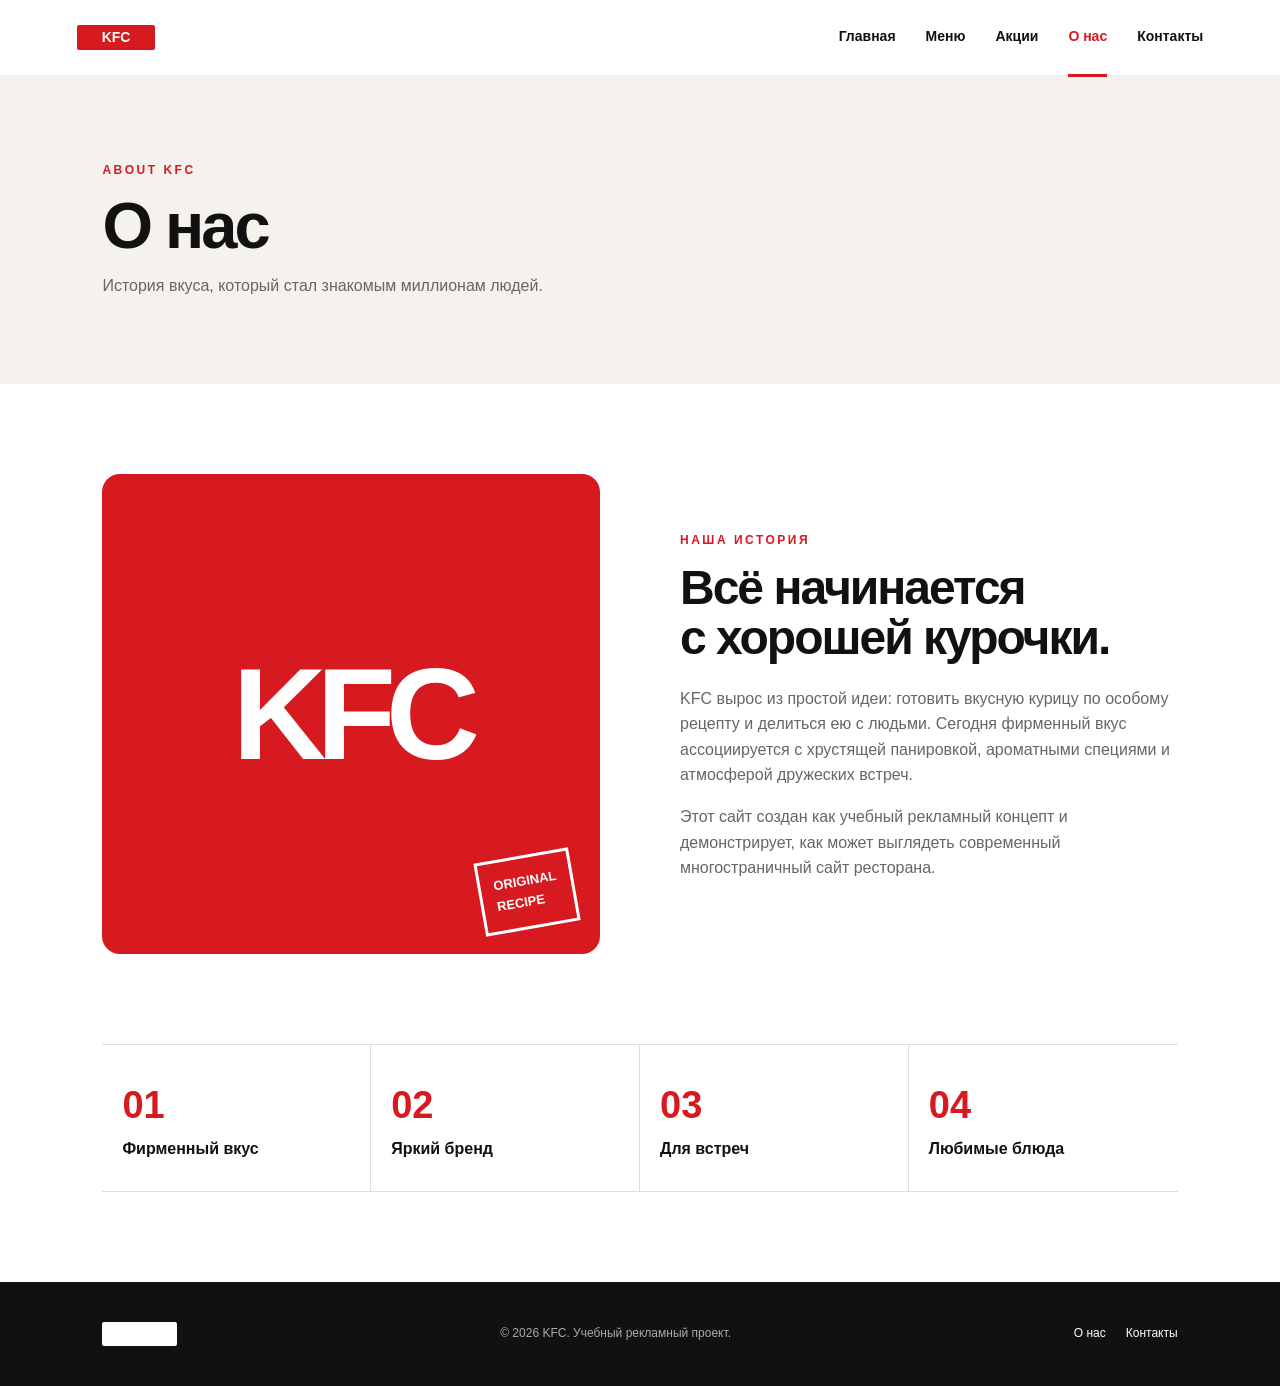
==== about.html @ 0bd49c3c "Add files via upload" ====
<!DOCTYPE html>
<html lang="ru">
<head><meta charset="UTF-8"><meta name="viewport" content="width=device-width, initial-scale=1.0"><title>KFC — О нас</title><link rel="stylesheet" href="style.css"></head>
<body>
<header class="header"><a class="logo" href="index.html"><img src="kfc-logo.svg" alt="KFC" class="kfc-logo"></a><nav><a href="index.html">Главная</a><a href="menu.html">Меню</a><a href="promotions.html">Акции</a><a class="active" href="about.html">О нас</a><a href="contacts.html">Контакты</a></nav><button class="burger">☰</button></header>
<main>
<section class="page-hero"><p class="eyebrow">ABOUT KFC</p><h1>О нас</h1><p>История вкуса, который стал знакомым миллионам людей.</p></section>
<section class="section about-layout"><div class="about-visual"><div class="big-kfc">KFC</div><div class="stamp">ORIGINAL<br>RECIPE</div></div><div><p class="eyebrow">НАША ИСТОРИЯ</p><h2>Всё начинается<br>с хорошей курочки.</h2><p>KFC вырос из простой идеи: готовить вкусную курицу по особому рецепту и делиться ею с людьми. Сегодня фирменный вкус ассоциируется с хрустящей панировкой, ароматными специями и атмосферой дружеских встреч.</p><p>Этот сайт создан как учебный рекламный концепт и демонстрирует, как может выглядеть современный многостраничный сайт ресторана.</p></div></section>
<section class="stats"><div><strong>01</strong><span>Фирменный вкус</span></div><div><strong>02</strong><span>Яркий бренд</span></div><div><strong>03</strong><span>Для встреч</span></div><div><strong>04</strong><span>Любимые блюда</span></div></section>
</main>
<footer><div class="footer-logo"><img src="kfc-logo.svg" alt="KFC" class="kfc-footer-logo"></div><p>© 2026 KFC. Учебный рекламный проект.</p><div><a href="about.html">О нас</a><a href="contacts.html">Контакты</a></div></footer>
<script src="script.js"></script>
</body>
</html>
---- style.css ----
@import url('https://fonts.googleapis.com/css2?family=Montserrat:wght@400;500;600;700;800;900&display=swap');
*{box-sizing:border-box;margin:0;padding:0}html{scroll-behavior:smooth}body{font-family:Arial,Helvetica,sans-serif;color:#111;background:#fff;line-height:1.6}a{text-decoration:none;color:inherit}.header{height:76px;display:flex;align-items:center;justify-content:space-between;padding:0 6%;border-bottom:1px solid #eee;background:#fff;position:sticky;top:0;z-index:20}.logo,.footer-logo{font-weight:900;font-size:31px;letter-spacing:-2px;color:#d71920}.logo span,.footer-logo span{font-size:11px;vertical-align:top;margin-left:2px}nav{display:flex;gap:30px;font-size:14px;font-weight:700}nav a{padding:27px 0;border-bottom:3px solid transparent}nav a:hover,nav .active{color:#d71920;border-color:#d71920}.burger{display:none;border:0;background:none;font-size:27px}.hero{min-height:610px;background:#f5f1ec;display:flex;align-items:center;padding:60px 8%;overflow:hidden}.hero-content{width:52%;z-index:2}.eyebrow{font-size:12px;font-weight:900;letter-spacing:2.5px;color:#d71920;margin-bottom:13px}.hero h1{font-size:clamp(45px,6vw,82px);line-height:.98;letter-spacing:-4px;font-weight:900}.hero h1 span{color:#d71920}.hero-content>p:not(.eyebrow){max-width:600px;margin:25px 0;font-size:17px;color:#555}.hero-buttons{display:flex;gap:12px}.btn{display:inline-block;border:0;padding:14px 24px;border-radius:5px;font:700 13px Montserrat;cursor:pointer;transition:.2s}.btn:hover{transform:translateY(-2px)}.btn-red{background:#d71920;color:#fff}.btn-light{background:#111;color:#fff}.btn-white{background:#fff;color:#111}.hero-art{position:relative;width:48%;height:480px}.food-stack{position:absolute;inset:50px 0 0 80px;font-size:150px;transform:rotate(-7deg);filter:drop-shadow(0 20px 18px #0002)}.fries{position:absolute;right:50px;top:80px;font-size:120px;transform:rotate(12deg)}.drink{position:absolute;left:180px;bottom:10px;font-size:120px;transform:rotate(8deg)}.burst{position:absolute;right:0;top:30px;background:#d71920;color:#fff;border-radius:50%;width:145px;height:145px;display:grid;place-content:center;text-align:center;font-size:19px;font-weight:900;line-height:1.05;transform:rotate(12deg);z-index:3}.burst small{font-size:12px}.section{padding:90px 8%;max-width:1400px;margin:auto}.section-head{display:flex;justify-content:space-between;align-items:end;margin-bottom:35px}.section h2{font-size:42px;line-height:1.1;letter-spacing:-2px}.text-link{font-weight:800;color:#d71920}.cards{display:grid;grid-template-columns:repeat(3,1fr);gap:22px}.food-card,.menu-card{background:#f6f6f6;border-radius:14px;overflow:hidden;transition:.25s}.food-card:hover,.menu-card:hover{transform:translateY(-5px);box-shadow:0 15px 35px #0001}.food-img{height:230px;display:grid;place-items:center;font-size:120px;background:#eee8e2;overflow:hidden}.food-img img{width:100%;height:100%;object-fit:cover;display:block}.food-info{padding:23px}.food-info h3,.menu-card h3{font-size:21px}.food-info p,.menu-card p{color:#666;font-size:14px;margin:7px 0 15px}.food-info b,.menu-card strong{color:#d71920}.promo-banner{margin:0 8% 90px;padding:55px 7%;background:#d71920;color:#fff;border-radius:18px;display:flex;align-items:center;justify-content:space-between;overflow:hidden}.promo-banner .eyebrow{color:#fff}.promo-banner h2{font-size:42px;line-height:1.1}.promo-banner p:not(.eyebrow){margin:12px 0 25px}.promo-icon{font-size:95px;line-height:1.2;transform:rotate(-8deg)}footer{background:#111;color:#aaa;padding:40px 8%;display:flex;justify-content:space-between;align-items:center;gap:20px;font-size:12px}footer a{margin-left:20px;color:#fff}.footer-logo{color:#fff}.page-hero{padding:85px 8%;background:#f5f1ec}.page-hero h1{font-size:65px;letter-spacing:-3px;line-height:1}.page-hero>p:last-child{color:#666;margin-top:15px}.filter{display:flex;gap:10px;flex-wrap:wrap;margin-bottom:30px}.filter-btn{padding:11px 19px;border:1px solid #ddd;background:#fff;border-radius:30px;font:700 12px Montserrat;cursor:pointer}.filter-btn.active,.filter-btn:hover{background:#d71920;color:#fff;border-color:#d71920}.menu-grid{display:grid;grid-template-columns:repeat(4,1fr);gap:20px}.menu-card{padding-bottom:20px}.menu-card .food-img{height:190px}.menu-card .food-img img{object-position:center}.menu-card h3,.menu-card p,.menu-card strong{margin-left:20px;margin-right:20px}.add-btn{margin:15px 20px 0;padding:10px 16px;background:#111;color:#fff;border:0;border-radius:4px;font-weight:700;cursor:pointer}.promo-grid{display:grid;grid-template-columns:repeat(3,1fr);gap:22px}.offer{background:#f1e7df;border-radius:15px;overflow:hidden}.offer.dark{background:#222;color:#fff}.offer.yellow{background:#f6d54d}.offer-art{height:250px;display:grid;place-items:center;font-size:90px}.photo-art{overflow:hidden}.photo-art img{width:100%;height:100%;object-fit:cover;display:block}.offer-body{padding:25px}.offer-body span{font-size:11px;font-weight:900;color:#d71920;letter-spacing:2px}.offer-body h2{font-size:28px;line-height:1.1;margin:8px 0}.offer-body p{color:#777;margin-bottom:15px}.dark .offer-body p{color:#bbb}.offer-body b{display:block;margin-bottom:18px}.about-layout{display:grid;grid-template-columns:1fr 1fr;gap:80px;align-items:center}.about-layout h2{font-size:48px;line-height:1.05;margin-bottom:22px}.about-layout p:not(.eyebrow){color:#666;margin-bottom:16px}.about-visual{height:480px;background:#d71920;border-radius:18px;display:grid;place-items:center;position:relative;overflow:hidden}.big-kfc{font-size:130px;font-weight:900;color:#fff;letter-spacing:-10px}.stamp{position:absolute;right:25px;bottom:25px;border:3px solid #fff;color:#fff;padding:13px;font-weight:900;transform:rotate(-10deg);font-size:13px}.stats{display:grid;grid-template-columns:repeat(4,1fr);margin:0 8% 90px;border-top:1px solid #ddd;border-bottom:1px solid #ddd}.stats div{padding:30px 20px;border-right:1px solid #ddd}.stats div:last-child{border:0}.stats strong{display:block;color:#d71920;font-size:38px}.stats span{font-weight:700}.contact-layout{display:grid;grid-template-columns:1fr 1fr;gap:80px}.contact-info h2{font-size:42px;margin-bottom:15px}.contact-info>p{color:#666;margin-bottom:30px}.contact-item{display:flex;gap:18px;margin:22px 0}.contact-item>span{font-size:25px}.contact-item p{color:#777}.contact-form{background:#f6f6f6;padding:35px;border-radius:15px}.contact-form label{display:block;font-size:12px;font-weight:800;margin-bottom:18px}.contact-form input,.contact-form textarea{display:block;width:100%;margin-top:7px;border:1px solid #ddd;border-radius:5px;padding:13px;font:14px Montserrat;resize:vertical}.contact-form .btn{width:100%}#formMessage{margin-top:15px;font-weight:700;color:#16803b;text-align:center}.hidden{display:none!important}@media(max-width:900px){nav{display:none}.burger{display:block}.header.mobile-open nav{display:flex;position:absolute;top:76px;left:0;right:0;background:#fff;flex-direction:column;gap:0;padding:10px 6%;box-shadow:0 8px 20px #0001}.header.mobile-open nav a{padding:12px 0}.hero{padding:55px 7%;display:block}.hero-content{width:100%}.hero-art{width:100%;height:350px}.food-stack{left:20%;font-size:120px}.cards,.promo-grid{grid-template-columns:1fr}.menu-grid{grid-template-columns:repeat(2,1fr)}.about-layout,.contact-layout{grid-template-columns:1fr;gap:35px}.stats{grid-template-columns:repeat(2,1fr)}.page-hero h1{font-size:50px}footer{flex-direction:column;text-align:center}}@media(max-width:560px){.hero h1{font-size:48px;letter-spacing:-2px}.hero-art{height:280px}.burst{width:100px;height:100px;font-size:13px}.food-stack{font-size:90px}.fries{font-size:80px;right:20px}.drink{font-size:80px;left:35%}.section{padding:60px 6%}.promo-banner{margin:0 6% 60px;padding:35px 25px;display:block}.promo-banner h2{font-size:31px}.promo-icon{font-size:65px;margin-top:20px}.menu-grid{grid-template-columns:1fr}.about-layout h2,.contact-info h2{font-size:36px}.about-visual{height:330px}.big-kfc{font-size:90px}.stats{margin:0 6% 60px}.page-hero{padding:60px 6%}footer{padding:35px 6%}}

/* KFC-inspired typography */
h1,h2,h3,.logo,.footer-logo,.btn,.filter-btn,.add-btn,nav,.eyebrow{
  font-family:Impact,"Arial Narrow",Arial,Helvetica,sans-serif;
}
h1,h2,h3{font-weight:900;letter-spacing:-1.5px}
.logo,.footer-logo{letter-spacing:-2px}

.kfc-logo{display:block;width:78px;height:auto}
.kfc-footer-logo{display:block;width:75px;height:auto;filter:brightness(0) invert(1)}
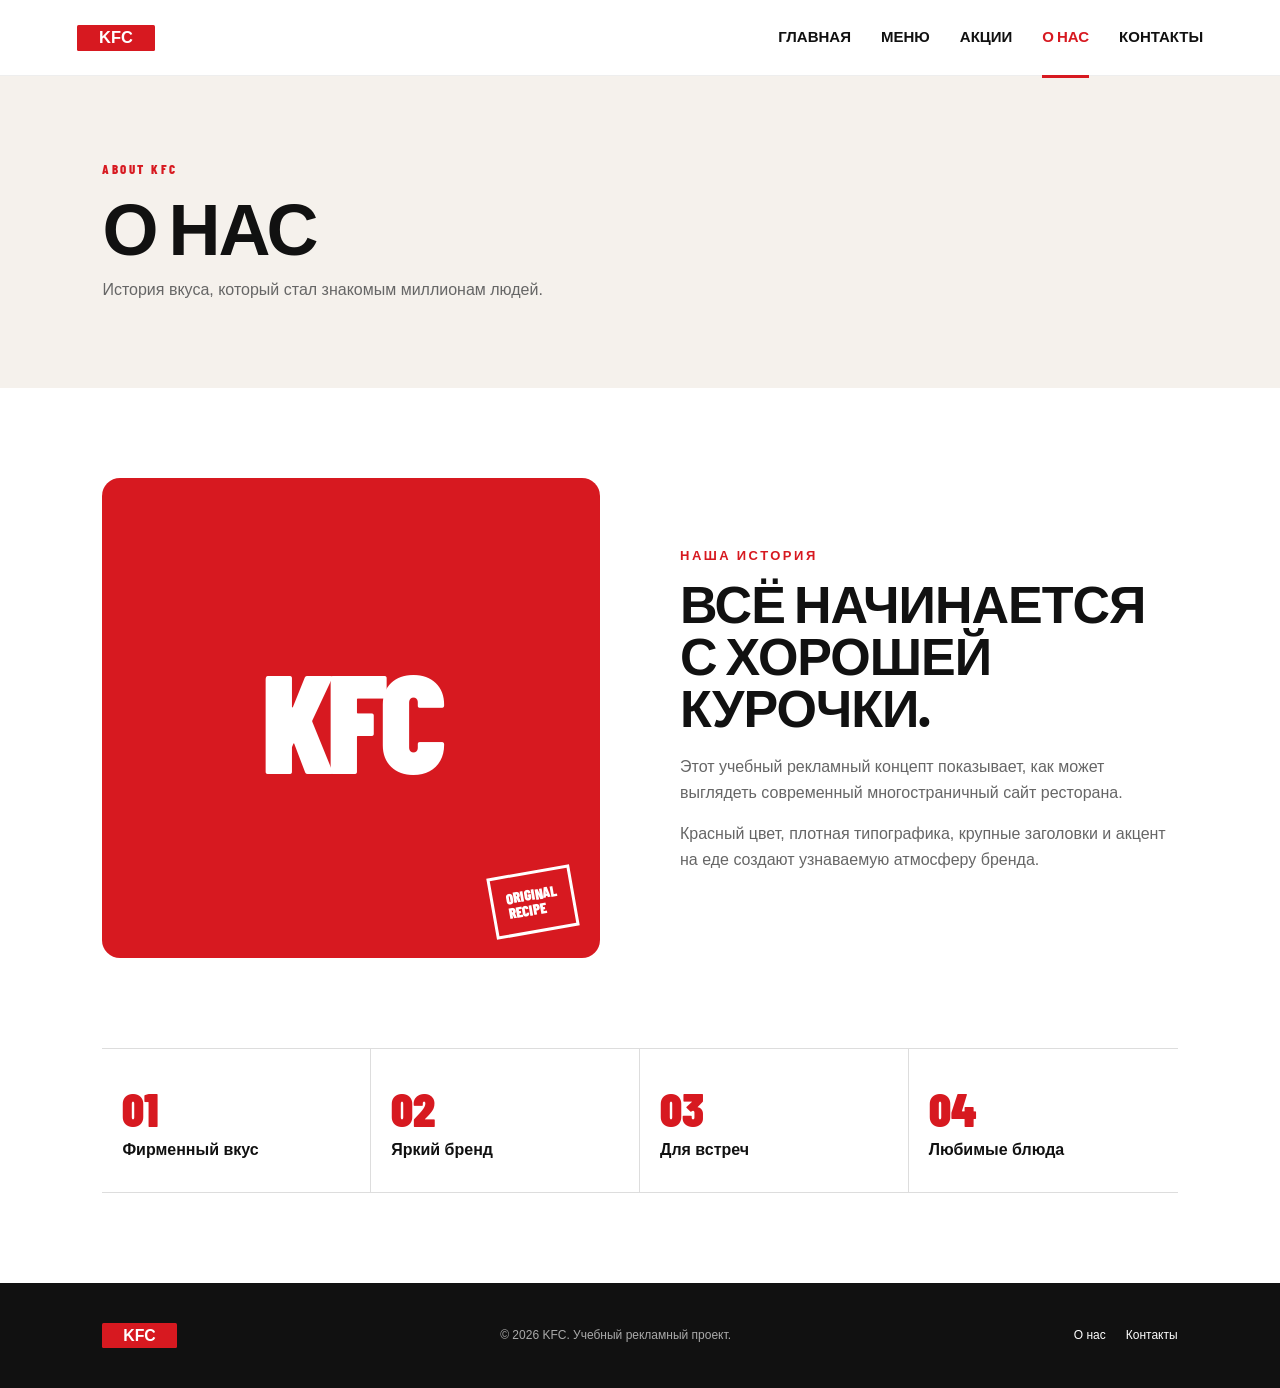
==== commit eaa1c951: "Add files via upload" ====
--- a/about.html
+++ b/about.html
@@ -1,14 +1,5 @@
 <!DOCTYPE html>
-<html lang="ru">
-<head><meta charset="UTF-8"><meta name="viewport" content="width=device-width, initial-scale=1.0"><title>KFC — О нас</title><link rel="stylesheet" href="style.css"></head>
-<body>
-<header class="header"><a class="logo" href="index.html"><img src="kfc-logo.svg" alt="KFC" class="kfc-logo"></a><nav><a href="index.html">Главная</a><a href="menu.html">Меню</a><a href="promotions.html">Акции</a><a class="active" href="about.html">О нас</a><a href="contacts.html">Контакты</a></nav><button class="burger">☰</button></header>
-<main>
-<section class="page-hero"><p class="eyebrow">ABOUT KFC</p><h1>О нас</h1><p>История вкуса, который стал знакомым миллионам людей.</p></section>
-<section class="section about-layout"><div class="about-visual"><div class="big-kfc">KFC</div><div class="stamp">ORIGINAL<br>RECIPE</div></div><div><p class="eyebrow">НАША ИСТОРИЯ</p><h2>Всё начинается<br>с хорошей курочки.</h2><p>KFC вырос из простой идеи: готовить вкусную курицу по особому рецепту и делиться ею с людьми. Сегодня фирменный вкус ассоциируется с хрустящей панировкой, ароматными специями и атмосферой дружеских встреч.</p><p>Этот сайт создан как учебный рекламный концепт и демонстрирует, как может выглядеть современный многостраничный сайт ресторана.</p></div></section>
-<section class="stats"><div><strong>01</strong><span>Фирменный вкус</span></div><div><strong>02</strong><span>Яркий бренд</span></div><div><strong>03</strong><span>Для встреч</span></div><div><strong>04</strong><span>Любимые блюда</span></div></section>
-</main>
-<footer><div class="footer-logo"><img src="kfc-logo.svg" alt="KFC" class="kfc-footer-logo"></div><p>© 2026 KFC. Учебный рекламный проект.</p><div><a href="about.html">О нас</a><a href="contacts.html">Контакты</a></div></footer>
-<script src="script.js"></script>
-</body>
-</html>+<html lang="ru"><head><meta charset="UTF-8"><meta name="viewport" content="width=device-width,initial-scale=1.0"><title>KFC — О нас</title><link rel="stylesheet" href="style.css"></head>
+<body><header class="header"><a class="logo" href="index.html"><img src="kfc-logo.svg" alt="KFC"></a><nav><a href="index.html">Главная</a><a href="menu.html">Меню</a><a href="promotions.html">Акции</a><a class="active" href="about.html">О нас</a><a href="contacts.html">Контакты</a></nav><button class="burger">☰</button></header>
+<main><section class="page-hero"><p class="eyebrow">ABOUT KFC</p><h1>О нас</h1><p>История вкуса, который стал знакомым миллионам людей.</p></section><section class="section about-layout"><div class="about-visual"><div class="big-kfc">KFC</div><div class="stamp">ORIGINAL<br>RECIPE</div></div><div><p class="eyebrow">НАША ИСТОРИЯ</p><h2>Всё начинается с хорошей курочки.</h2><p>Этот учебный рекламный концепт показывает, как может выглядеть современный многостраничный сайт ресторана.</p><p>Красный цвет, плотная типографика, крупные заголовки и акцент на еде создают узнаваемую атмосферу бренда.</p></div></section><section class="stats"><div><strong>01</strong><span>Фирменный вкус</span></div><div><strong>02</strong><span>Яркий бренд</span></div><div><strong>03</strong><span>Для встреч</span></div><div><strong>04</strong><span>Любимые блюда</span></div></section></main>
+<footer><div class="footer-logo"><img src="kfc-logo.svg" alt="KFC"></div><p>© 2026 KFC. Учебный рекламный проект.</p><div><a href="about.html">О нас</a><a href="contacts.html">Контакты</a></div></footer><script src="script.js"></script></body></html>
--- a/style.css
+++ b/style.css
@@ -1,12 +1,9 @@
-@import url('https://fonts.googleapis.com/css2?family=Montserrat:wght@400;500;600;700;800;900&display=swap');
-*{box-sizing:border-box;margin:0;padding:0}html{scroll-behavior:smooth}body{font-family:Arial,Helvetica,sans-serif;color:#111;background:#fff;line-height:1.6}a{text-decoration:none;color:inherit}.header{height:76px;display:flex;align-items:center;justify-content:space-between;padding:0 6%;border-bottom:1px solid #eee;background:#fff;position:sticky;top:0;z-index:20}.logo,.footer-logo{font-weight:900;font-size:31px;letter-spacing:-2px;color:#d71920}.logo span,.footer-logo span{font-size:11px;vertical-align:top;margin-left:2px}nav{display:flex;gap:30px;font-size:14px;font-weight:700}nav a{padding:27px 0;border-bottom:3px solid transparent}nav a:hover,nav .active{color:#d71920;border-color:#d71920}.burger{display:none;border:0;background:none;font-size:27px}.hero{min-height:610px;background:#f5f1ec;display:flex;align-items:center;padding:60px 8%;overflow:hidden}.hero-content{width:52%;z-index:2}.eyebrow{font-size:12px;font-weight:900;letter-spacing:2.5px;color:#d71920;margin-bottom:13px}.hero h1{font-size:clamp(45px,6vw,82px);line-height:.98;letter-spacing:-4px;font-weight:900}.hero h1 span{color:#d71920}.hero-content>p:not(.eyebrow){max-width:600px;margin:25px 0;font-size:17px;color:#555}.hero-buttons{display:flex;gap:12px}.btn{display:inline-block;border:0;padding:14px 24px;border-radius:5px;font:700 13px Montserrat;cursor:pointer;transition:.2s}.btn:hover{transform:translateY(-2px)}.btn-red{background:#d71920;color:#fff}.btn-light{background:#111;color:#fff}.btn-white{background:#fff;color:#111}.hero-art{position:relative;width:48%;height:480px}.food-stack{position:absolute;inset:50px 0 0 80px;font-size:150px;transform:rotate(-7deg);filter:drop-shadow(0 20px 18px #0002)}.fries{position:absolute;right:50px;top:80px;font-size:120px;transform:rotate(12deg)}.drink{position:absolute;left:180px;bottom:10px;font-size:120px;transform:rotate(8deg)}.burst{position:absolute;right:0;top:30px;background:#d71920;color:#fff;border-radius:50%;width:145px;height:145px;display:grid;place-content:center;text-align:center;font-size:19px;font-weight:900;line-height:1.05;transform:rotate(12deg);z-index:3}.burst small{font-size:12px}.section{padding:90px 8%;max-width:1400px;margin:auto}.section-head{display:flex;justify-content:space-between;align-items:end;margin-bottom:35px}.section h2{font-size:42px;line-height:1.1;letter-spacing:-2px}.text-link{font-weight:800;color:#d71920}.cards{display:grid;grid-template-columns:repeat(3,1fr);gap:22px}.food-card,.menu-card{background:#f6f6f6;border-radius:14px;overflow:hidden;transition:.25s}.food-card:hover,.menu-card:hover{transform:translateY(-5px);box-shadow:0 15px 35px #0001}.food-img{height:230px;display:grid;place-items:center;font-size:120px;background:#eee8e2;overflow:hidden}.food-img img{width:100%;height:100%;object-fit:cover;display:block}.food-info{padding:23px}.food-info h3,.menu-card h3{font-size:21px}.food-info p,.menu-card p{color:#666;font-size:14px;margin:7px 0 15px}.food-info b,.menu-card strong{color:#d71920}.promo-banner{margin:0 8% 90px;padding:55px 7%;background:#d71920;color:#fff;border-radius:18px;display:flex;align-items:center;justify-content:space-between;overflow:hidden}.promo-banner .eyebrow{color:#fff}.promo-banner h2{font-size:42px;line-height:1.1}.promo-banner p:not(.eyebrow){margin:12px 0 25px}.promo-icon{font-size:95px;line-height:1.2;transform:rotate(-8deg)}footer{background:#111;color:#aaa;padding:40px 8%;display:flex;justify-content:space-between;align-items:center;gap:20px;font-size:12px}footer a{margin-left:20px;color:#fff}.footer-logo{color:#fff}.page-hero{padding:85px 8%;background:#f5f1ec}.page-hero h1{font-size:65px;letter-spacing:-3px;line-height:1}.page-hero>p:last-child{color:#666;margin-top:15px}.filter{display:flex;gap:10px;flex-wrap:wrap;margin-bottom:30px}.filter-btn{padding:11px 19px;border:1px solid #ddd;background:#fff;border-radius:30px;font:700 12px Montserrat;cursor:pointer}.filter-btn.active,.filter-btn:hover{background:#d71920;color:#fff;border-color:#d71920}.menu-grid{display:grid;grid-template-columns:repeat(4,1fr);gap:20px}.menu-card{padding-bottom:20px}.menu-card .food-img{height:190px}.menu-card .food-img img{object-position:center}.menu-card h3,.menu-card p,.menu-card strong{margin-left:20px;margin-right:20px}.add-btn{margin:15px 20px 0;padding:10px 16px;background:#111;color:#fff;border:0;border-radius:4px;font-weight:700;cursor:pointer}.promo-grid{display:grid;grid-template-columns:repeat(3,1fr);gap:22px}.offer{background:#f1e7df;border-radius:15px;overflow:hidden}.offer.dark{background:#222;color:#fff}.offer.yellow{background:#f6d54d}.offer-art{height:250px;display:grid;place-items:center;font-size:90px}.photo-art{overflow:hidden}.photo-art img{width:100%;height:100%;object-fit:cover;display:block}.offer-body{padding:25px}.offer-body span{font-size:11px;font-weight:900;color:#d71920;letter-spacing:2px}.offer-body h2{font-size:28px;line-height:1.1;margin:8px 0}.offer-body p{color:#777;margin-bottom:15px}.dark .offer-body p{color:#bbb}.offer-body b{display:block;margin-bottom:18px}.about-layout{display:grid;grid-template-columns:1fr 1fr;gap:80px;align-items:center}.about-layout h2{font-size:48px;line-height:1.05;margin-bottom:22px}.about-layout p:not(.eyebrow){color:#666;margin-bottom:16px}.about-visual{height:480px;background:#d71920;border-radius:18px;display:grid;place-items:center;position:relative;overflow:hidden}.big-kfc{font-size:130px;font-weight:900;color:#fff;letter-spacing:-10px}.stamp{position:absolute;right:25px;bottom:25px;border:3px solid #fff;color:#fff;padding:13px;font-weight:900;transform:rotate(-10deg);font-size:13px}.stats{display:grid;grid-template-columns:repeat(4,1fr);margin:0 8% 90px;border-top:1px solid #ddd;border-bottom:1px solid #ddd}.stats div{padding:30px 20px;border-right:1px solid #ddd}.stats div:last-child{border:0}.stats strong{display:block;color:#d71920;font-size:38px}.stats span{font-weight:700}.contact-layout{display:grid;grid-template-columns:1fr 1fr;gap:80px}.contact-info h2{font-size:42px;margin-bottom:15px}.contact-info>p{color:#666;margin-bottom:30px}.contact-item{display:flex;gap:18px;margin:22px 0}.contact-item>span{font-size:25px}.contact-item p{color:#777}.contact-form{background:#f6f6f6;padding:35px;border-radius:15px}.contact-form label{display:block;font-size:12px;font-weight:800;margin-bottom:18px}.contact-form input,.contact-form textarea{display:block;width:100%;margin-top:7px;border:1px solid #ddd;border-radius:5px;padding:13px;font:14px Montserrat;resize:vertical}.contact-form .btn{width:100%}#formMessage{margin-top:15px;font-weight:700;color:#16803b;text-align:center}.hidden{display:none!important}@media(max-width:900px){nav{display:none}.burger{display:block}.header.mobile-open nav{display:flex;position:absolute;top:76px;left:0;right:0;background:#fff;flex-direction:column;gap:0;padding:10px 6%;box-shadow:0 8px 20px #0001}.header.mobile-open nav a{padding:12px 0}.hero{padding:55px 7%;display:block}.hero-content{width:100%}.hero-art{width:100%;height:350px}.food-stack{left:20%;font-size:120px}.cards,.promo-grid{grid-template-columns:1fr}.menu-grid{grid-template-columns:repeat(2,1fr)}.about-layout,.contact-layout{grid-template-columns:1fr;gap:35px}.stats{grid-template-columns:repeat(2,1fr)}.page-hero h1{font-size:50px}footer{flex-direction:column;text-align:center}}@media(max-width:560px){.hero h1{font-size:48px;letter-spacing:-2px}.hero-art{height:280px}.burst{width:100px;height:100px;font-size:13px}.food-stack{font-size:90px}.fries{font-size:80px;right:20px}.drink{font-size:80px;left:35%}.section{padding:60px 6%}.promo-banner{margin:0 6% 60px;padding:35px 25px;display:block}.promo-banner h2{font-size:31px}.promo-icon{font-size:65px;margin-top:20px}.menu-grid{grid-template-columns:1fr}.about-layout h2,.contact-info h2{font-size:36px}.about-visual{height:330px}.big-kfc{font-size:90px}.stats{margin:0 6% 60px}.page-hero{padding:60px 6%}footer{padding:35px 6%}}
-
-/* KFC-inspired typography */
-h1,h2,h3,.logo,.footer-logo,.btn,.filter-btn,.add-btn,nav,.eyebrow{
-  font-family:Impact,"Arial Narrow",Arial,Helvetica,sans-serif;
-}
-h1,h2,h3{font-weight:900;letter-spacing:-1.5px}
-.logo,.footer-logo{letter-spacing:-2px}
-
-.kfc-logo{display:block;width:78px;height:auto}
-.kfc-footer-logo{display:block;width:75px;height:auto;filter:brightness(0) invert(1)}
+@import url('https://fonts.googleapis.com/css2?family=Barlow+Condensed:wght@500;600;700;800;900&display=swap');
+*{box-sizing:border-box;margin:0;padding:0}html{scroll-behavior:smooth}body{font-family:Arial,Helvetica,sans-serif;color:#111;background:#fff;line-height:1.6}a{text-decoration:none;color:inherit}
+.header{height:76px;display:flex;align-items:center;justify-content:space-between;padding:0 6%;border-bottom:1px solid #eee;background:#fff;position:sticky;top:0;z-index:20}.logo img{width:78px;display:block}.logo{display:block}
+nav{display:flex;gap:30px;font-family:'Barlow Condensed',Impact,sans-serif;font-weight:800;font-size:15px;text-transform:uppercase}nav a{padding:27px 0;border-bottom:3px solid transparent}nav a:hover,nav .active{color:#d71920;border-color:#d71920}.burger{display:none;border:0;background:none;font-size:27px}
+.hero{min-height:calc(100vh - 76px);position:relative;overflow:hidden;padding:0 7%;display:flex;align-items:center;background:#d71920;color:#fff}.hero-copy{width:51%;position:relative;z-index:4;padding:55px 0 85px}.hero-badge{display:inline-block;font:800 12px 'Barlow Condensed',Impact,sans-serif;letter-spacing:2px;border:1px solid #ffffff80;padding:9px 13px;margin-bottom:25px}.hero h1{font:900 clamp(62px,8vw,112px)/.84 'Barlow Condensed',Impact,'Arial Narrow',sans-serif;letter-spacing:-2px}.hero h1 span{color:#111}.hero-lead{max-width:520px;margin:28px 0 26px;font-size:16px;line-height:1.65;color:#ffffffe6}.hero-buttons{display:flex;align-items:center;gap:25px}.btn{display:inline-block;border:0;padding:14px 24px;border-radius:4px;font:800 15px 'Barlow Condensed',Impact,sans-serif;text-transform:uppercase;letter-spacing:.4px;cursor:pointer;transition:.2s}.btn:hover{transform:translateY(-2px)}.btn-red{background:#d71920;color:#fff}.btn-white{background:#fff;color:#111}.hero-link{font:800 14px 'Barlow Condensed',Impact,sans-serif;text-transform:uppercase;border-bottom:2px solid #fff;padding-bottom:4px}.hero-note{margin-top:32px;font:800 12px 'Barlow Condensed',Impact,sans-serif;text-transform:uppercase;letter-spacing:1.5px}.hero-photo{position:absolute;right:-3%;top:0;width:59%;height:100%;overflow:hidden}.hero-cream{position:absolute;width:680px;height:680px;right:5%;top:50%;transform:translateY(-50%) rotate(-12deg);background:#f1e5d8;border-radius:48% 52% 44% 56%}.hero-food{position:absolute;z-index:2;width:100%;height:100%}.hero-chicken{position:absolute;right:17%;top:15%;font-size:min(30vw,300px);transform:rotate(-10deg);filter:drop-shadow(0 28px 18px #0004)}.hero-fries{position:absolute;right:5%;bottom:16%;font-size:min(15vw,155px);transform:rotate(12deg);filter:drop-shadow(0 20px 12px #0003)}.hero-drink{position:absolute;left:15%;bottom:9%;font-size:min(14vw,145px);transform:rotate(-8deg);filter:drop-shadow(0 20px 12px #0003)}.hero-sticker{position:absolute;z-index:5;right:7%;top:15%;width:125px;height:125px;border-radius:50%;background:#111;color:#fff;display:grid;place-content:center;text-align:center;font:900 18px/.95 'Barlow Condensed',Impact,sans-serif;transform:rotate(10deg)}.hero-sticker span{color:#d71920}.hero-dots{position:absolute;z-index:6;bottom:25px;left:7%;display:flex;align-items:center;gap:12px;font:800 12px 'Barlow Condensed',sans-serif}.hero-dots i{width:45px;height:1px;background:#ffffff80}
+.section{padding:90px 8%;max-width:1400px;margin:auto}.section-head{display:flex;justify-content:space-between;align-items:end;margin-bottom:35px}.eyebrow{font:800 13px 'Barlow Condensed',Impact,sans-serif;letter-spacing:2.5px;color:#d71920;margin-bottom:13px}.section h2{font:900 44px/1 'Barlow Condensed',Impact,sans-serif;text-transform:uppercase;letter-spacing:-1px}.text-link{font:800 15px 'Barlow Condensed',Impact,sans-serif;text-transform:uppercase;color:#d71920}.cards{display:grid;grid-template-columns:repeat(3,1fr);gap:22px}.food-card,.menu-card{background:#f6f6f6;border-radius:14px;overflow:hidden;transition:.25s}.food-card:hover,.menu-card:hover{transform:translateY(-5px);box-shadow:0 15px 35px #0001}.food-img{height:230px;display:grid;place-items:center;font-size:120px;background:#eee8e2}.food-info{padding:23px}.food-info h3,.menu-card h3{font:900 25px/1 'Barlow Condensed',Impact,sans-serif;text-transform:uppercase}.food-info p,.menu-card p{color:#666;font-size:14px;margin:8px 0 15px}.food-info b,.menu-card strong{color:#d71920}.promo-banner{margin:0 8% 90px;padding:55px 7%;background:#d71920;color:#fff;border-radius:18px;display:flex;align-items:center;justify-content:space-between}.promo-banner .eyebrow{color:#fff}.promo-banner h2{font:900 44px/1 'Barlow Condensed',Impact,sans-serif;text-transform:uppercase}.promo-banner p:not(.eyebrow){margin:12px 0 25px}.promo-icon{font-size:95px;line-height:1.2;transform:rotate(-8deg)}footer{background:#111;color:#aaa;padding:40px 8%;display:flex;justify-content:space-between;align-items:center;gap:20px;font-size:12px}.footer-logo img{width:75px;display:block}footer a{margin-left:20px;color:#fff}
+.page-hero{padding:85px 8%;background:#f5f1ec}.page-hero h1{font:900 72px/1 'Barlow Condensed',Impact,sans-serif;text-transform:uppercase;letter-spacing:-2px}.page-hero>p:last-child{color:#666;margin-top:15px}.filter{display:flex;gap:10px;flex-wrap:wrap;margin-bottom:30px}.filter-btn{padding:10px 19px;border:1px solid #ddd;background:#fff;border-radius:30px;font:800 15px 'Barlow Condensed',Impact,sans-serif;text-transform:uppercase;cursor:pointer}.filter-btn.active,.filter-btn:hover{background:#d71920;color:#fff;border-color:#d71920}.menu-grid{display:grid;grid-template-columns:repeat(4,1fr);gap:20px}.menu-card{padding-bottom:20px}.menu-card .food-img{height:190px}.menu-card h3,.menu-card p,.menu-card strong{margin-left:20px;margin-right:20px}.add-btn{margin:15px 20px 0;padding:10px 16px;background:#111;color:#fff;border:0;border-radius:4px;font:800 14px 'Barlow Condensed',Impact,sans-serif;text-transform:uppercase;cursor:pointer}.promo-grid{display:grid;grid-template-columns:repeat(3,1fr);gap:22px}.offer{background:#f1e7df;border-radius:15px;overflow:hidden}.offer.dark{background:#222;color:#fff}.offer.yellow{background:#f6d54d}.offer-art{height:250px;display:grid;place-items:center;font-size:90px}.offer-body{padding:25px}.offer-body span{font:800 13px 'Barlow Condensed',Impact,sans-serif;letter-spacing:2px;color:#d71920}.offer-body h2{font:900 34px/1 'Barlow Condensed',Impact,sans-serif;text-transform:uppercase;margin:8px 0}.offer-body p{color:#777;margin-bottom:15px}.dark .offer-body p{color:#bbb}.offer-body b{display:block;margin-bottom:18px}.about-layout{display:grid;grid-template-columns:1fr 1fr;gap:80px;align-items:center}.about-layout h2{font:900 52px/1 'Barlow Condensed',Impact,sans-serif;text-transform:uppercase;margin-bottom:22px}.about-layout p:not(.eyebrow){color:#666;margin-bottom:16px}.about-visual{height:480px;background:#d71920;border-radius:18px;display:grid;place-items:center;position:relative;overflow:hidden}.big-kfc{font:900 140px 'Barlow Condensed',Impact,sans-serif;color:#fff;letter-spacing:-7px}.stamp{position:absolute;right:25px;bottom:25px;border:3px solid #fff;color:#fff;padding:13px;font:900 15px/1 'Barlow Condensed',Impact,sans-serif;transform:rotate(-10deg)}.stats{display:grid;grid-template-columns:repeat(4,1fr);margin:0 8% 90px;border-top:1px solid #ddd;border-bottom:1px solid #ddd}.stats div{padding:30px 20px;border-right:1px solid #ddd}.stats div:last-child{border:0}.stats strong{display:block;color:#d71920;font:900 48px 'Barlow Condensed',Impact,sans-serif}.stats span{font-weight:700}.contact-layout{display:grid;grid-template-columns:1fr 1fr;gap:80px}.contact-info h2{font:900 52px/1 'Barlow Condensed',Impact,sans-serif;text-transform:uppercase;margin-bottom:15px}.contact-info>p{color:#666;margin-bottom:30px}.contact-item{display:flex;gap:18px;margin:22px 0}.contact-item>span{font-size:25px}.contact-item p{color:#777}.contact-form{background:#f6f6f6;padding:35px;border-radius:15px}.contact-form label{display:block;font-size:12px;font-weight:800;margin-bottom:18px}.contact-form input,.contact-form textarea{display:block;width:100%;margin-top:7px;border:1px solid #ddd;border-radius:5px;padding:13px;font:14px Arial,sans-serif;resize:vertical}.contact-form .btn{width:100%}#formMessage{margin-top:15px;font-weight:700;color:#16803b;text-align:center}.hidden{display:none!important}
+@media(max-width:900px){nav{display:none}.burger{display:block}.header.mobile-open nav{display:flex;position:absolute;top:76px;left:0;right:0;background:#fff;flex-direction:column;gap:0;padding:10px 6%;box-shadow:0 8px 20px #0001}.header.mobile-open nav a{padding:12px 0}.hero{padding:45px 7%;display:block;min-height:760px}.hero-copy{width:100%;padding:20px 0}.hero-photo{width:100%;height:410px;top:auto;bottom:0;right:0}.hero-cream{width:450px;height:450px;right:-4%;top:40%}.hero-chicken{font-size:210px;right:20%;top:4%}.hero-fries{font-size:100px;right:3%;bottom:12%}.hero-drink{font-size:95px;left:13%;bottom:7%}.hero-sticker{width:100px;height:100px;font-size:15px;right:8%;top:7%}.cards,.promo-grid{grid-template-columns:1fr}.menu-grid{grid-template-columns:repeat(2,1fr)}.about-layout,.contact-layout{grid-template-columns:1fr;gap:35px}.stats{grid-template-columns:repeat(2,1fr)}}
+@media(max-width:560px){.header{height:68px}.logo img{width:68px}.hero{min-height:720px;padding:35px 6%}.hero h1{font-size:58px}.hero-lead{font-size:14px}.hero-buttons{gap:15px;flex-wrap:wrap}.hero-photo{height:350px}.hero-cream{width:350px;height:350px}.hero-chicken{font-size:170px;right:17%}.hero-fries{font-size:78px}.hero-drink{font-size:75px}.hero-sticker{width:82px;height:82px;font-size:12px}.hero-dots{left:6%;bottom:12px}.section{padding:60px 6%}.section h2{font-size:37px}.promo-banner{margin:0 6% 60px;padding:35px 25px;display:block}.promo-banner h2{font-size:36px}.promo-icon{font-size:65px;margin-top:20px}.menu-grid{grid-template-columns:1fr}.about-layout h2,.contact-info h2{font-size:40px}.about-visual{height:330px}.big-kfc{font-size:100px}.stats{margin:0 6% 60px}.page-hero{padding:60px 6%}.page-hero h1{font-size:58px}footer{padding:35px 6%;flex-direction:column;text-align:center}}
